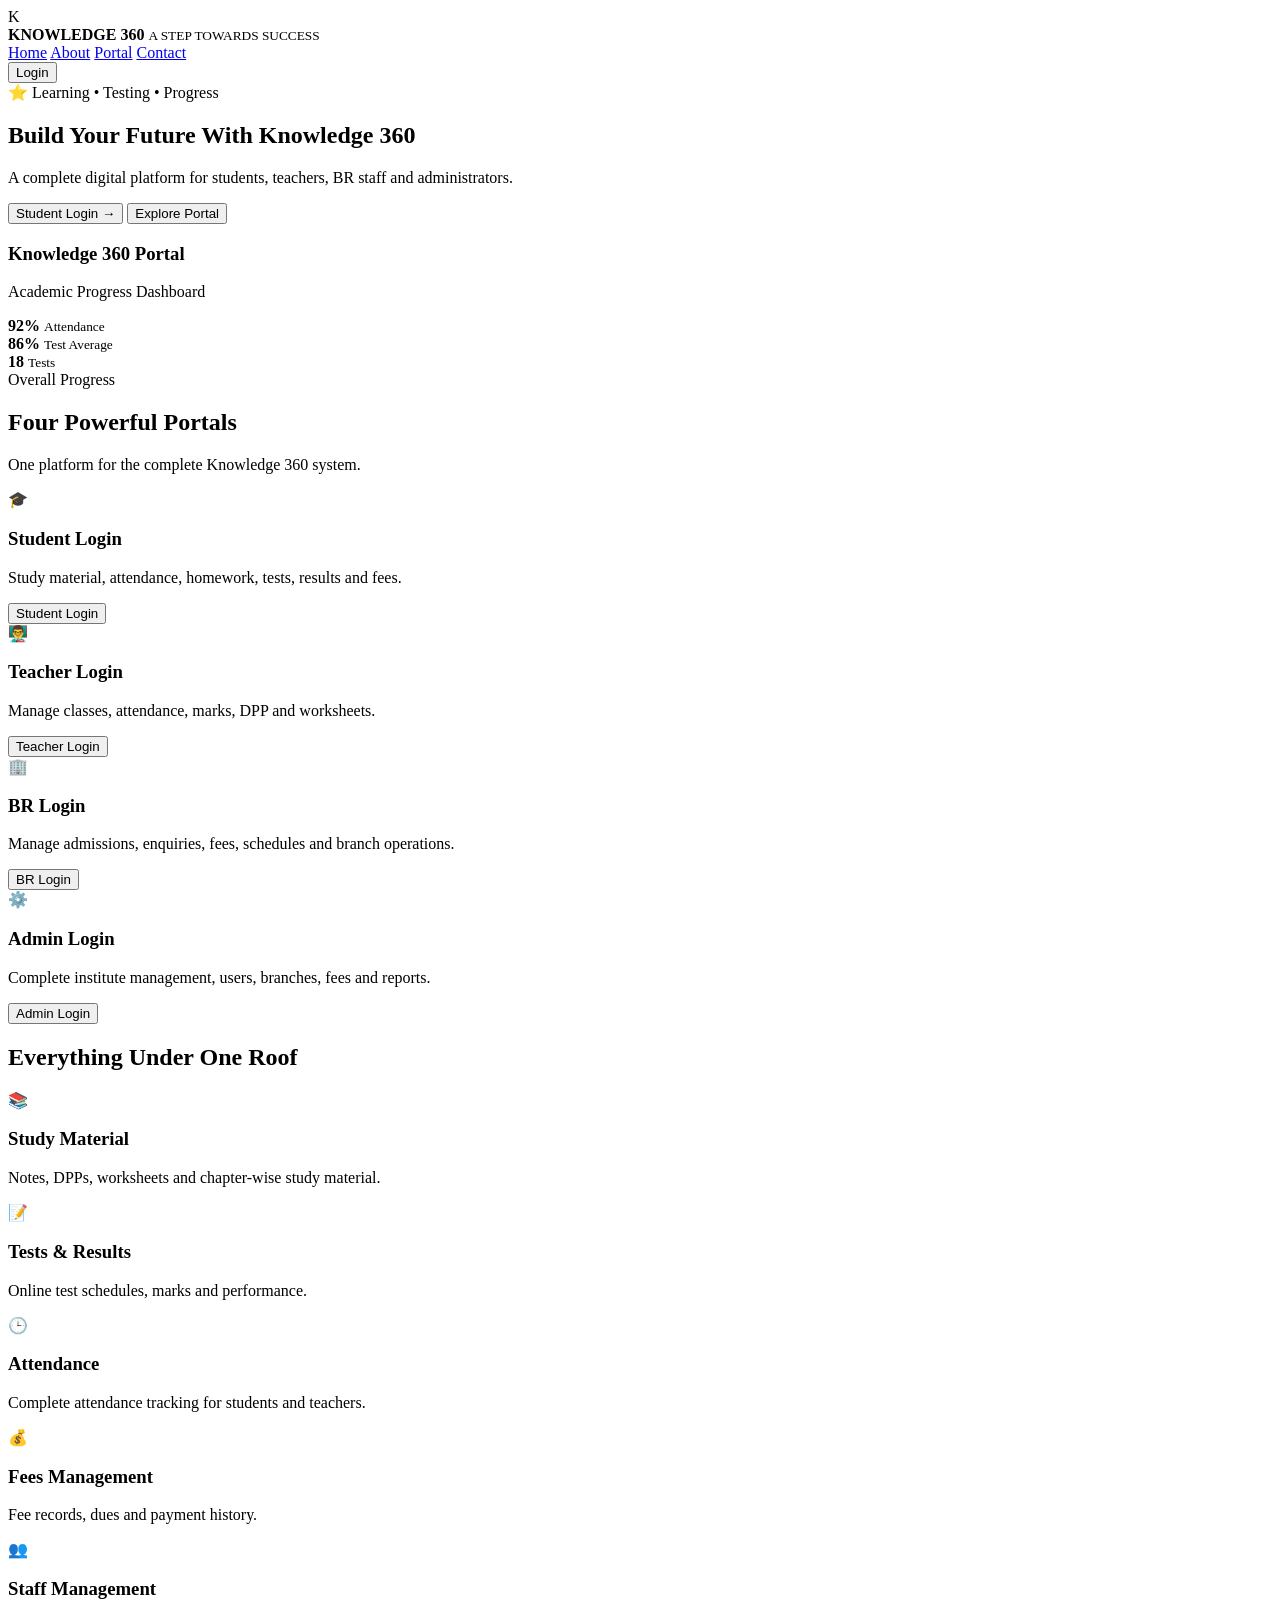
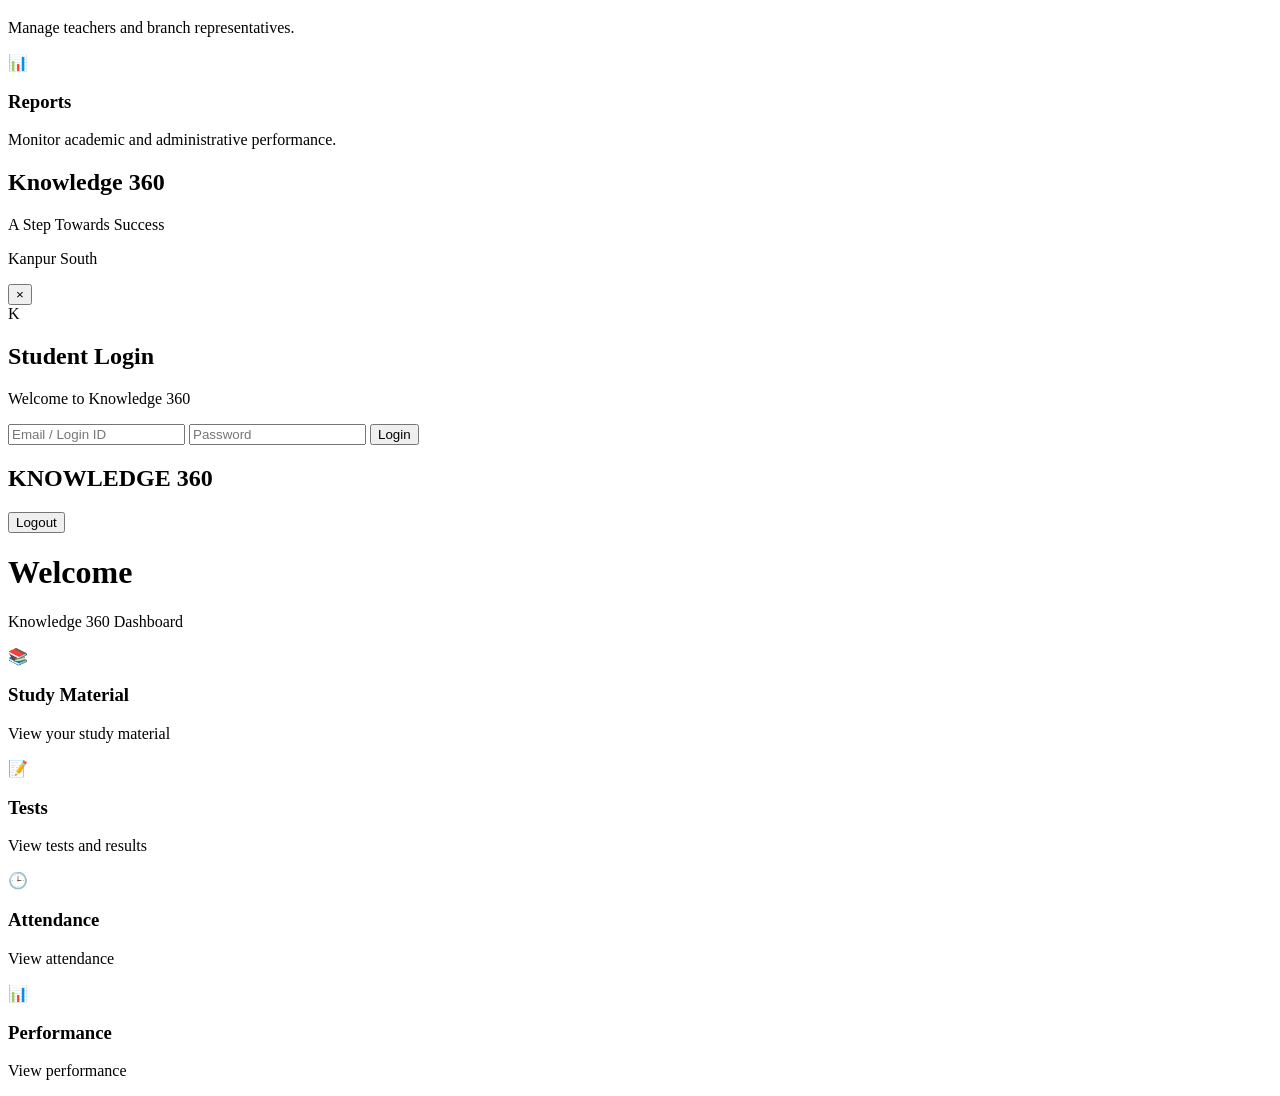
==== index.html @ 5fb6db0f "Create index.html" ====
<!DOCTYPE html>
<html lang="en">
<head>
    <meta charset="UTF-8">
    <meta name="viewport" content="width=device-width, initial-scale=1.0">

    <title>Knowledge 360 | A Step Towards Success</title>

    <link rel="stylesheet" href="style.css">
</head>

<body>

<!-- ================= NAVBAR ================= -->

<header class="navbar">

    <div class="logo">
        <div class="logo-circle">K</div>

        <div>
            <strong>KNOWLEDGE 360</strong>
            <small>A STEP TOWARDS SUCCESS</small>
        </div>
    </div>

    <nav>
        <a href="#home">Home</a>
        <a href="#about">About</a>
        <a href="#portal">Portal</a>
        <a href="#contact">Contact</a>
    </nav>

    <button class="login-button"
            onclick="showLogin('student')">
        Login
    </button>

</header>


<!-- ================= HERO ================= -->

<section id="home" class="hero">

    <div class="hero-text">

        <span class="badge">
            ⭐ Learning • Testing • Progress
        </span>

        <h1>
            Build Your Future With
            <span>Knowledge 360</span>
        </h1>

        <p>
            A complete digital platform for students,
            teachers, BR staff and administrators.
        </p>

        <div class="hero-buttons">

            <button
                class="primary-button"
                onclick="showLogin('student')">

                Student Login →
            </button>

            <button
                class="secondary-button"
                onclick="document.getElementById('portal').scrollIntoView()">

                Explore Portal
            </button>

        </div>

    </div>


    <div class="hero-card">

        <h3>Knowledge 360 Portal</h3>

        <p>Academic Progress Dashboard</p>

        <div class="stats">

            <div>
                <strong>92%</strong>
                <small>Attendance</small>
            </div>

            <div>
                <strong>86%</strong>
                <small>Test Average</small>
            </div>

            <div>
                <strong>18</strong>
                <small>Tests</small>
            </div>

        </div>

        <div class="progress-title">
            Overall Progress
        </div>

        <div class="progress">
            <div></div>
        </div>

    </div>

</section>


<!-- ================= PORTALS ================= -->

<section id="portal" class="section">

    <div class="section-heading">

        <h2>Four Powerful Portals</h2>

        <p>
            One platform for the complete Knowledge 360 system.
        </p>

    </div>


    <div class="portal-grid">


        <!-- STUDENT -->

        <div class="portal-card">

            <div class="portal-icon">
                🎓
            </div>

            <h3>Student Login</h3>

            <p>
                Study material, attendance,
                homework, tests, results and fees.
            </p>

            <button onclick="showLogin('student')">
                Student Login
            </button>

        </div>


        <!-- TEACHER -->

        <div class="portal-card">

            <div class="portal-icon">
                👨‍🏫
            </div>

            <h3>Teacher Login</h3>

            <p>
                Manage classes, attendance,
                marks, DPP and worksheets.
            </p>

            <button onclick="showLogin('teacher')">
                Teacher Login
            </button>

        </div>


        <!-- BR -->

        <div class="portal-card">

            <div class="portal-icon">
                🏢
            </div>

            <h3>BR Login</h3>

            <p>
                Manage admissions, enquiries,
                fees, schedules and branch operations.
            </p>

            <button onclick="showLogin('br')">
                BR Login
            </button>

        </div>


        <!-- ADMIN -->

        <div class="portal-card">

            <div class="portal-icon">
                ⚙️
            </div>

            <h3>Admin Login</h3>

            <p>
                Complete institute management,
                users, branches, fees and reports.
            </p>

            <button onclick="showLogin('admin')">
                Admin Login
            </button>

        </div>

    </div>

</section>


<!-- ================= FEATURES ================= -->

<section id="about" class="section features-section">

    <div class="section-heading">

        <h2>Everything Under One Roof</h2>

    </div>


    <div class="feature-grid">

        <div class="feature">
            📚
            <h3>Study Material</h3>
            <p>
                Notes, DPPs, worksheets and
                chapter-wise study material.
            </p>
        </div>


        <div class="feature">
            📝
            <h3>Tests & Results</h3>
            <p>
                Online test schedules,
                marks and performance.
            </p>
        </div>


        <div class="feature">
            🕒
            <h3>Attendance</h3>
            <p>
                Complete attendance tracking
                for students and teachers.
            </p>
        </div>


        <div class="feature">
            💰
            <h3>Fees Management</h3>
            <p>
                Fee records, dues and
                payment history.
            </p>
        </div>


        <div class="feature">
            👥
            <h3>Staff Management</h3>
            <p>
                Manage teachers and
                branch representatives.
            </p>
        </div>


        <div class="feature">
            📊
            <h3>Reports</h3>
            <p>
                Monitor academic and
                administrative performance.
            </p>
        </div>

    </div>

</section>


<!-- ================= CONTACT ================= -->

<section id="contact" class="contact">

    <h2>Knowledge 360</h2>

    <p>
        A Step Towards Success
    </p>

    <p>
        Kanpur South
    </p>

</section>


<!-- ================= LOGIN POPUP ================= -->

<div id="loginModal" class="modal">

    <div class="login-box">

        <button class="close"
                onclick="closeLogin()">
            ×
        </button>

        <div class="login-logo">
            K
        </div>

        <h2 id="loginTitle">
            Student Login
        </h2>

        <p>
            Welcome to Knowledge 360
        </p>


        <input
            id="username"
            type="text"
            placeholder="Email / Login ID">


        <input
            id="password"
            type="password"
            placeholder="Password">


        <button
            class="login-submit"
            onclick="loginUser()">

            Login

        </button>


        <div id="loginMessage"></div>

    </div>

</div>


<!-- ================= DASHBOARD ================= -->

<div id="dashboard" class="dashboard">

    <div class="dashboard-header">

        <h2>
            KNOWLEDGE 360
        </h2>

        <button onclick="logout()">
            Logout
        </button>

    </div>


    <div class="dashboard-content">

        <h1 id="dashboardTitle">
            Welcome
        </h1>

        <p>
            Knowledge 360 Dashboard
        </p>


        <div class="dashboard-grid">

            <div class="dashboard-card">
                📚
                <h3>Study Material</h3>
                <p>View your study material</p>
            </div>


            <div class="dashboard-card">
                📝
                <h3>Tests</h3>
                <p>View tests and results</p>
            </div>


            <div class="dashboard-card">
                🕒
                <h3>Attendance</h3>
                <p>View attendance</p>
            </div>


            <div class="dashboard-card">
                📊
                <h3>Performance</h3>
                <p>View performance</p>
            </div>

        </div>

    </div>

</div>


<script src="script.js"></script>

</body>
</html>
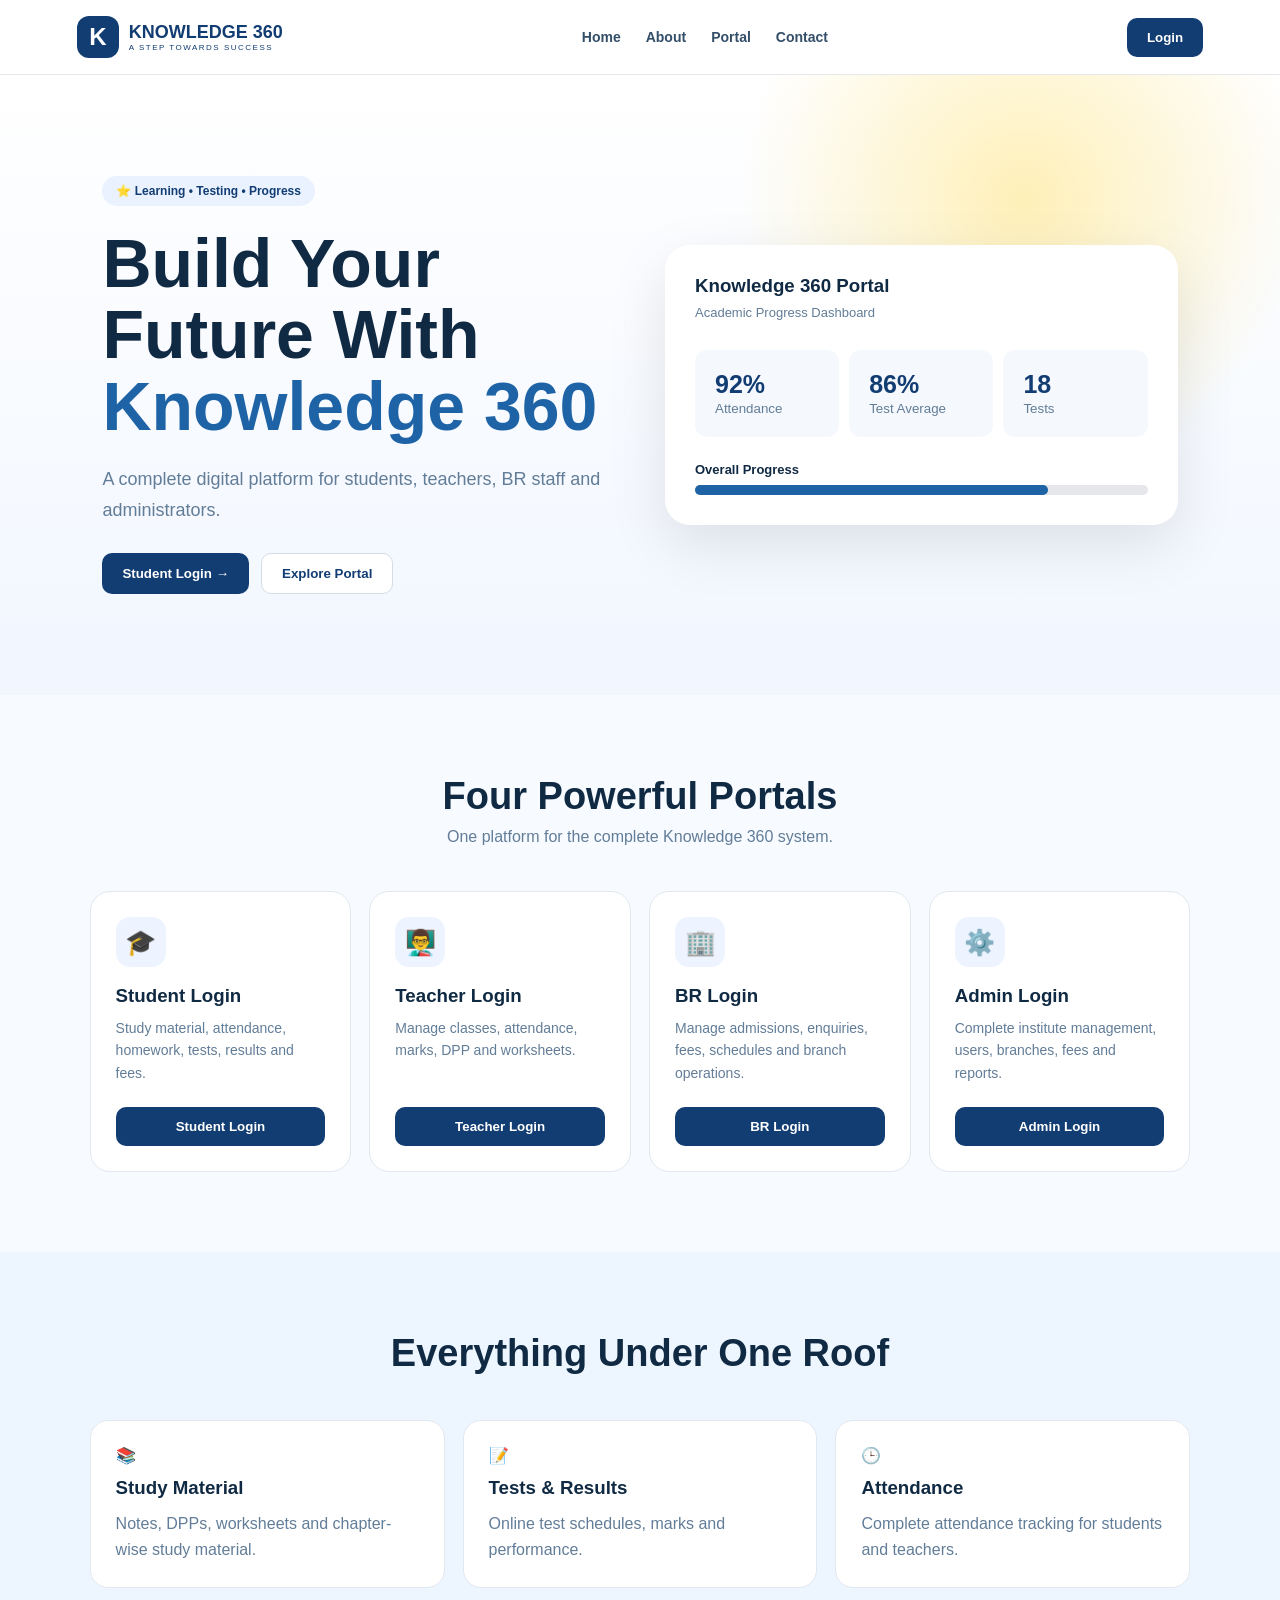
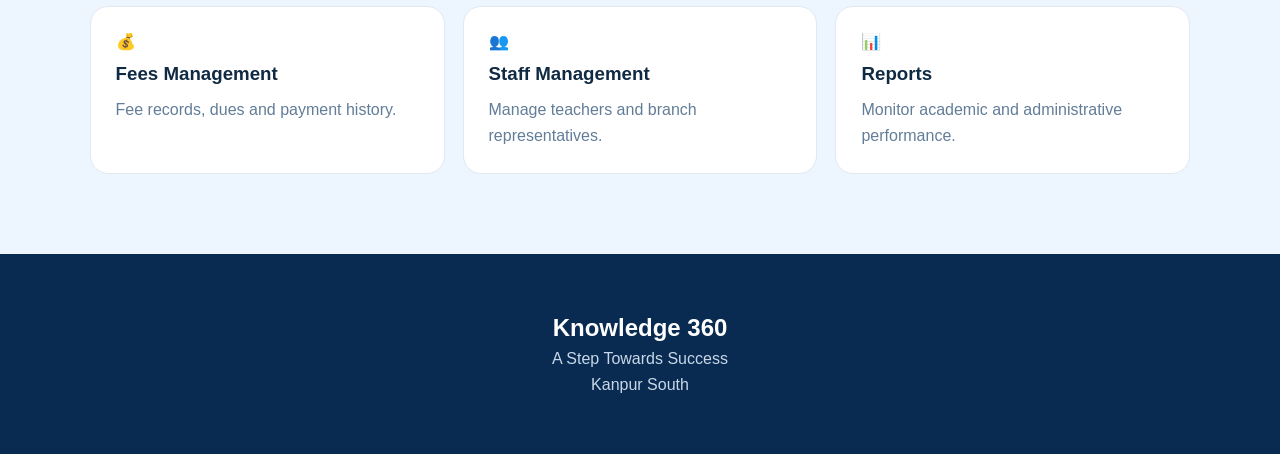
==== commit ff2a9f8a: "Update index.html" ====
--- a/index.html
+++ b/index.html
@@ -435,10 +435,7 @@
 
     </div>
 
-</div>
-
-
-<script src="script.js"></script>
-
+
+<script src="script.js?v=2"></script>
 </body>
 </html>
--- a/style.css
+++ b/style.css
@@ -0,0 +1,890 @@
+* {
+    box-sizing: border-box;
+    margin: 0;
+    padding: 0;
+}
+
+html {
+    scroll-behavior: smooth;
+}
+
+body {
+    font-family: Arial, Helvetica, sans-serif;
+    color: #102a43;
+    background: #f7faff;
+}
+
+
+/* ================= NAVBAR ================= */
+
+.navbar {
+    height: 75px;
+    background: white;
+
+    display: flex;
+    align-items: center;
+    justify-content: space-between;
+
+    padding: 0 6%;
+
+    border-bottom: 1px solid #e5e7eb;
+
+    position: sticky;
+    top: 0;
+    z-index: 100;
+}
+
+.logo {
+    display: flex;
+    align-items: center;
+    gap: 10px;
+
+    color: #123d73;
+}
+
+.logo strong {
+    display: block;
+    font-size: 18px;
+}
+
+.logo small {
+    display: block;
+    font-size: 8px;
+    letter-spacing: 1.5px;
+}
+
+.logo-circle {
+    width: 42px;
+    height: 42px;
+
+    border-radius: 12px;
+
+    display: flex;
+    align-items: center;
+    justify-content: center;
+
+    background: #123d73;
+    color: white;
+
+    font-size: 24px;
+    font-weight: bold;
+}
+
+nav {
+    display: flex;
+    gap: 25px;
+}
+
+nav a {
+    text-decoration: none;
+    color: #334e68;
+    font-weight: bold;
+    font-size: 14px;
+}
+
+nav a:hover {
+    color: #1d63a5;
+}
+
+.login-button,
+.primary-button,
+.portal-card button,
+.login-submit {
+
+    border: none;
+    background: #123d73;
+    color: white;
+
+    padding: 12px 20px;
+
+    border-radius: 10px;
+
+    font-weight: bold;
+
+    cursor: pointer;
+}
+
+.login-button:hover,
+.primary-button:hover,
+.portal-card button:hover,
+.login-submit:hover {
+
+    background: #0c2c55;
+}
+
+
+/* ================= HERO ================= */
+
+.hero {
+
+    min-height: 620px;
+
+    display: grid;
+    grid-template-columns: 1fr 1fr;
+
+    align-items: center;
+
+    gap: 50px;
+
+    padding: 80px 8%;
+
+    background:
+        radial-gradient(circle at 80% 20%, #fff0b8, transparent 25%),
+        linear-gradient(#ffffff, #f1f6ff);
+}
+
+.badge {
+
+    display: inline-block;
+
+    background: #eaf2ff;
+
+    color: #123d73;
+
+    padding: 8px 14px;
+
+    border-radius: 30px;
+
+    font-size: 12px;
+
+    font-weight: bold;
+}
+
+.hero h1 {
+
+    font-size: clamp(42px, 6vw, 68px);
+
+    line-height: 1.05;
+
+    margin: 22px 0;
+
+}
+
+.hero h1 span {
+    color: #1d63a5;
+}
+
+.hero p {
+
+    color: #627d98;
+
+    font-size: 18px;
+
+    line-height: 1.7;
+
+    max-width: 600px;
+
+}
+
+.hero-buttons {
+
+    display: flex;
+
+    gap: 12px;
+
+    margin-top: 28px;
+}
+
+.secondary-button {
+
+    background: white;
+
+    border: 1px solid #d5dce5;
+
+    padding: 12px 20px;
+
+    border-radius: 10px;
+
+    font-weight: bold;
+
+    cursor: pointer;
+
+    color: #123d73;
+}
+
+
+/* ================= HERO CARD ================= */
+
+.hero-card {
+
+    background: white;
+
+    padding: 30px;
+
+    border-radius: 25px;
+
+    box-shadow:
+        0 20px 60px rgba(0,0,0,.10);
+
+}
+
+.hero-card h3 {
+    margin-bottom: 5px;
+}
+
+.hero-card p {
+    font-size: 13px;
+}
+
+.stats {
+
+    display: grid;
+
+    grid-template-columns:
+        repeat(3,1fr);
+
+    gap: 10px;
+
+    margin-top: 25px;
+}
+
+.stats div {
+
+    background: #f5f8fc;
+
+    padding: 20px;
+
+    border-radius: 12px;
+
+}
+
+.stats strong {
+
+    display: block;
+
+    font-size: 25px;
+
+    color: #123d73;
+
+}
+
+.stats small {
+
+    color: #627d98;
+
+}
+
+.progress-title {
+
+    margin-top: 25px;
+
+    font-size: 13px;
+
+    font-weight: bold;
+}
+
+.progress {
+
+    height: 10px;
+
+    background: #e5e7eb;
+
+    border-radius: 20px;
+
+    margin-top: 8px;
+
+}
+
+.progress div {
+
+    width: 78%;
+
+    height: 100%;
+
+    background: #1d63a5;
+
+    border-radius: 20px;
+}
+
+
+/* ================= SECTIONS ================= */
+
+.section {
+
+    padding: 80px 7%;
+}
+
+.section-heading {
+
+    text-align: center;
+
+    margin-bottom: 45px;
+}
+
+.section-heading h2 {
+
+    font-size: 38px;
+
+    margin-bottom: 10px;
+}
+
+.section-heading p {
+
+    color: #627d98;
+}
+
+
+/* ================= PORTALS ================= */
+
+.portal-grid {
+
+    display: grid;
+
+    grid-template-columns:
+        repeat(4,1fr);
+
+    gap: 18px;
+}
+
+.portal-card {
+
+    background: white;
+
+    border: 1px solid #e1e8f0;
+
+    border-radius: 20px;
+
+    padding: 25px;
+
+    transition: .2s;
+}
+
+.portal-card:hover {
+
+    transform: translateY(-5px);
+
+    box-shadow:
+        0 15px 40px rgba(0,0,0,.08);
+}
+
+.portal-icon {
+
+    width: 50px;
+    height: 50px;
+
+    display: flex;
+
+    align-items: center;
+
+    justify-content: center;
+
+    background: #edf4ff;
+
+    border-radius: 14px;
+
+    font-size: 25px;
+}
+
+.portal-card h3 {
+
+    margin: 18px 0 10px;
+}
+
+.portal-card p {
+
+    color: #627d98;
+
+    font-size: 14px;
+
+    line-height: 1.6;
+
+    min-height: 90px;
+}
+
+.portal-card button {
+
+    width: 100%;
+}
+
+
+/* ================= FEATURES ================= */
+
+.features-section {
+
+    background: #edf5ff;
+}
+
+.feature-grid {
+
+    display: grid;
+
+    grid-template-columns:
+        repeat(3,1fr);
+
+    gap: 18px;
+}
+
+.feature {
+
+    background: white;
+
+    padding: 25px;
+
+    border-radius: 18px;
+
+    border: 1px solid #e1e8f0;
+}
+
+.feature h3 {
+
+    margin: 12px 0;
+}
+
+.feature p {
+
+    color: #627d98;
+
+    line-height: 1.6;
+}
+
+
+/* ================= CONTACT ================= */
+
+.contact {
+
+    text-align: center;
+
+    padding: 60px;
+
+    background: #092b52;
+
+    color: white;
+}
+
+.contact p {
+
+    color: #c9d8e8;
+
+    margin-top: 8px;
+}
+
+
+/* ================= LOGIN ================= */
+
+.modal {
+
+    display: none;
+
+    position: fixed;
+
+    inset: 0;
+
+    background: rgba(0,0,0,.65);
+
+    z-index: 1000;
+
+    align-items: center;
+
+    justify-content: center;
+
+    padding: 20px;
+}
+
+.login-box {
+
+    background: white;
+
+    width: 100%;
+
+    max-width: 420px;
+
+    padding: 35px;
+
+    border-radius: 22px;
+
+    position: relative;
+
+    text-align: center;
+}
+
+.close {
+
+    position: absolute;
+
+    right: 15px;
+    top: 10px;
+
+    border: none;
+
+    background: none;
+
+    font-size: 30px;
+
+    cursor: pointer;
+}
+
+.login-logo {
+
+    width: 55px;
+    height: 55px;
+
+    margin: auto;
+
+    background: #123d73;
+
+    color: white;
+
+    border-radius: 15px;
+
+    display: flex;
+
+    align-items: center;
+
+    justify-content: center;
+
+    font-size: 30px;
+
+    font-weight: bold;
+}
+
+.login-box h2 {
+
+    margin-top: 15px;
+}
+
+.login-box p {
+
+    color: #627d98;
+
+    margin: 8px 0 20px;
+}
+
+.login-box input {
+
+    width: 100%;
+
+    padding: 14px;
+
+    margin: 7px 0;
+
+    border: 1px solid #ccd6e0;
+
+    border-radius: 10px;
+
+    outline: none;
+}
+
+.login-submit {
+
+    width: 100%;
+
+    margin-top: 12px;
+}
+
+#loginMessage {
+
+    margin-top: 15px;
+
+    font-size: 13px;
+
+    color: #d32f2f;
+}
+
+
+/* ================= DASHBOARD ================= */
+
+.dashboard {
+
+    display: none;
+
+    min-height: 100vh;
+
+    background: #f5f8fc;
+}
+
+.dashboard-header {
+
+    height: 70px;
+
+    background: white;
+
+    display: flex;
+
+    justify-content: space-between;
+
+    align-items: center;
+
+    padding: 0 6%;
+
+    border-bottom: 1px solid #ddd;
+}
+
+.dashboard-header h2 {
+
+    color: #123d73;
+}
+
+.dashboard-header button {
+
+    padding: 10px 18px;
+
+    border: 1px solid #ccd6e0;
+
+    background: white;
+
+    border-radius: 9px;
+
+    cursor: pointer;
+}
+
+.dashboard-content {
+
+    padding: 50px 7%;
+}
+
+.dashboard-grid {
+
+    display: grid;
+
+    grid-template-columns:
+        repeat(4,1fr);
+
+    gap: 18px;
+
+    margin-top: 30px;
+}
+
+.dashboard-card {
+
+    background: white;
+
+    padding: 25px;
+
+    border-radius: 18px;
+
+    border: 1px solid #e1e8f0;
+}
+
+.dashboard-card h3 {
+
+    margin: 12px 0;
+}
+
+.dashboard-card p {
+
+    color: #627d98;
+}
+
+
+/* ================= MOBILE ================= */
+
+@media(max-width:900px) {
+
+    nav {
+        display: none;
+    }
+
+    .hero {
+
+        grid-template-columns: 1fr;
+
+        padding: 60px 6%;
+    }
+
+    .portal-grid {
+
+        grid-template-columns:
+            repeat(2,1fr);
+    }
+
+    .feature-grid {
+
+        grid-template-columns: 1fr;
+    }
+
+    .dashboard-grid {
+
+        grid-template-columns:
+            repeat(2,1fr);
+    }
+}
+
+
+@media(max-width:600px) {
+
+    .navbar {
+
+        padding: 0 15px;
+    }
+
+    .login-button {
+
+        display: none;
+    }
+
+    .hero h1 {
+
+        font-size: 42px;
+    }
+
+    .portal-grid {
+
+        grid-template-columns: 1fr;
+    }
+
+    .dashboard-grid {
+
+        grid-template-columns: 1fr;
+    }
+
+    .stats {
+
+        grid-template-columns: 1fr;
+    }
+
+    .hero-buttons {
+
+        flex-direction: column;
+    }
+
+    .primary-button,
+    .secondary-button {
+
+        width: 100%;
+    }
+}
+/* ================= NEW DASHBOARD ================= */
+
+.dashboard-card-icon {
+
+    width: 55px;
+    height: 55px;
+
+    display: flex;
+
+    align-items: center;
+    justify-content: center;
+
+    background: #edf4ff;
+
+    border-radius: 15px;
+
+    font-size: 28px;
+
+    margin-bottom: 15px;
+}
+
+
+.dashboard-card button {
+
+    margin-top: 18px;
+
+    width: 100%;
+
+    padding: 10px;
+
+    border: none;
+
+    border-radius: 9px;
+
+    background: #123d73;
+
+    color: white;
+
+    font-weight: bold;
+
+    cursor: pointer;
+}
+
+
+.dashboard-card button:hover {
+
+    background: #0c2c55;
+}
+
+
+.logout-button {
+
+    background: #123d73;
+
+    color: white;
+
+    border: none;
+
+    padding: 10px 18px;
+
+    border-radius: 9px;
+
+    font-weight: bold;
+
+    cursor: pointer;
+}
+
+
+.logout-button:hover {
+
+    background: #0c2c55;
+}
+
+
+.welcome-area {
+
+    margin-bottom: 30px;
+}
+
+
+.welcome-area h1 {
+
+    font-size: 35px;
+
+    color: #102a43;
+
+    margin-bottom: 8px;
+}
+
+
+.welcome-area p {
+
+    color: #627d98;
+
+    font-size: 16px;
+}
+
+
+.dashboard-header small {
+
+    color: #627d98;
+
+    letter-spacing: 1px;
+
+    font-size: 10px;
+}
+
+
+/* Mobile dashboard */
+
+@media(max-width: 600px) {
+
+    .dashboard-content {
+
+        padding: 30px 18px;
+
+    }
+
+    .welcome-area h1 {
+
+        font-size: 28px;
+
+    }
+
+    .dashboard-header {
+
+        padding: 0 18px;
+
+    }
+
+    .dashboard-header h2 {
+
+        font-size: 18px;
+
+    }
+
+    .logout-button {
+
+        padding: 8px 12px;
+
+        font-size: 12px;
+
+    }
+
+}
